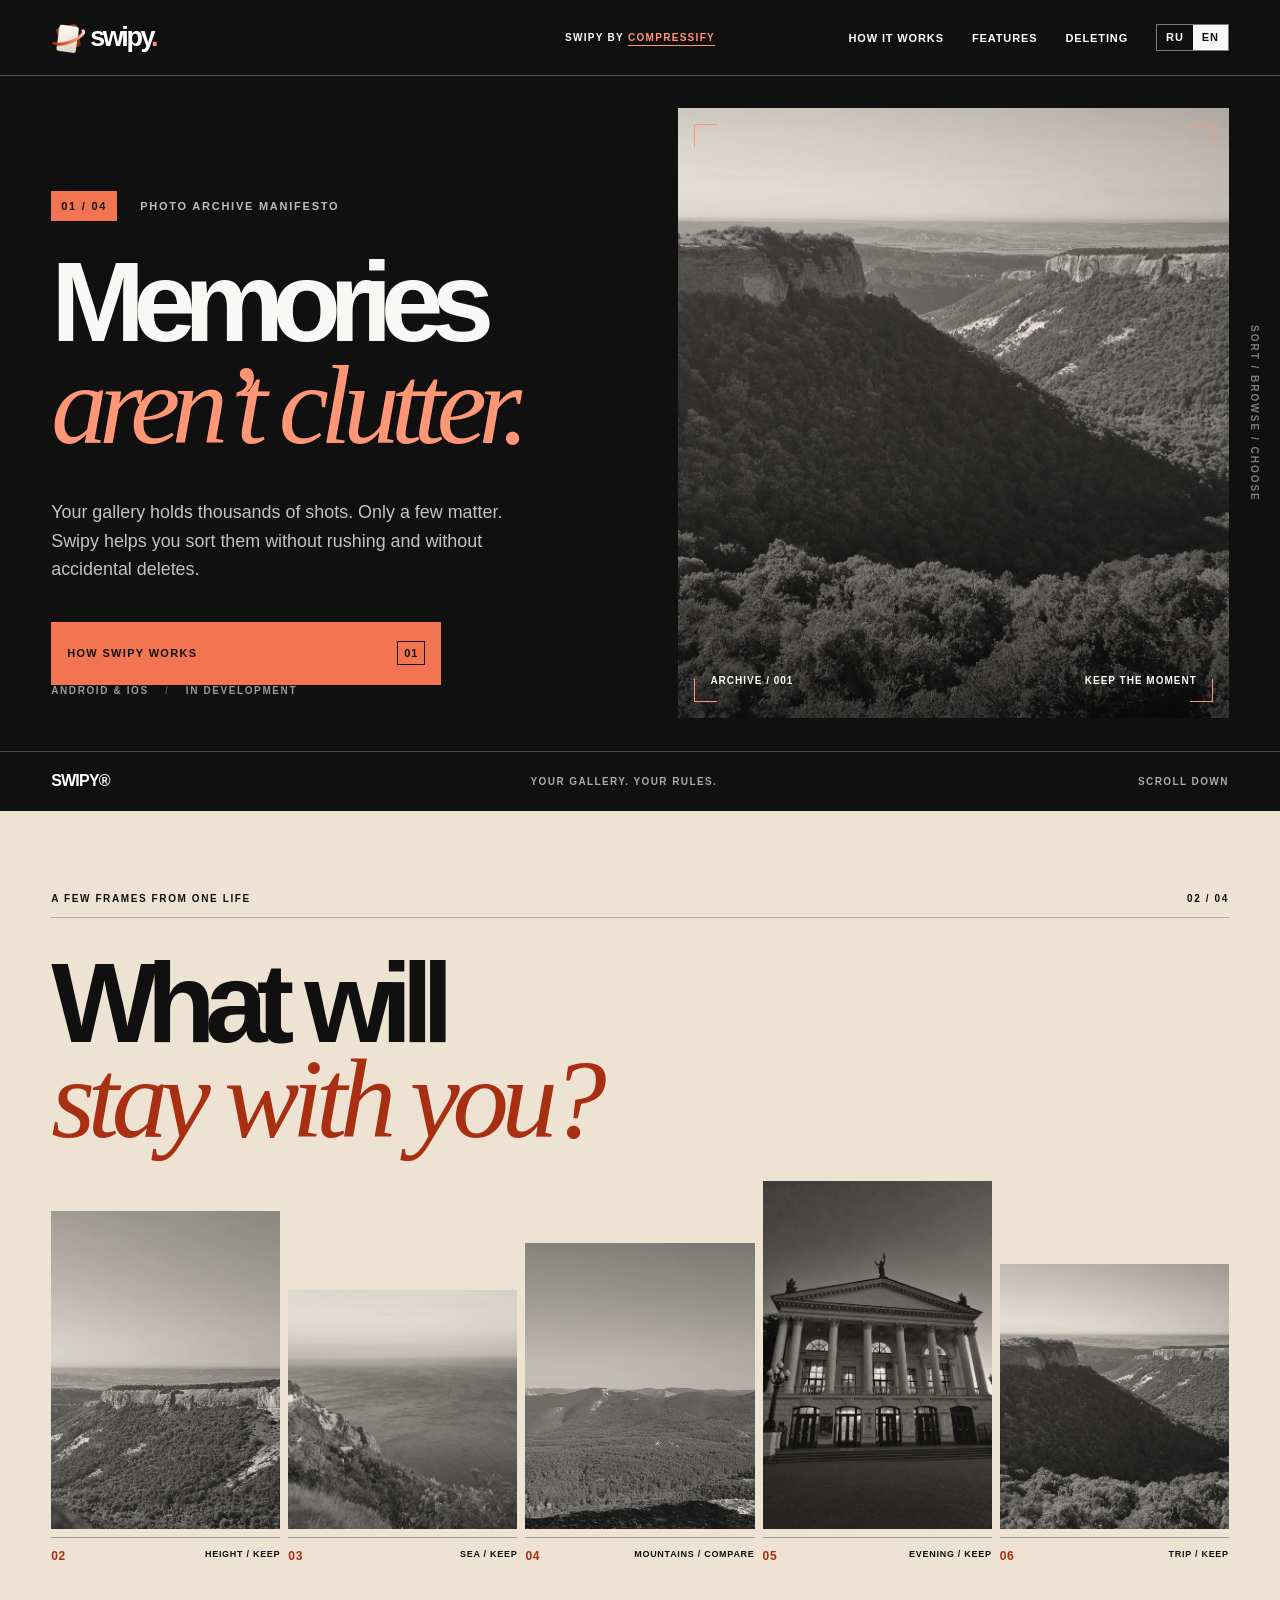
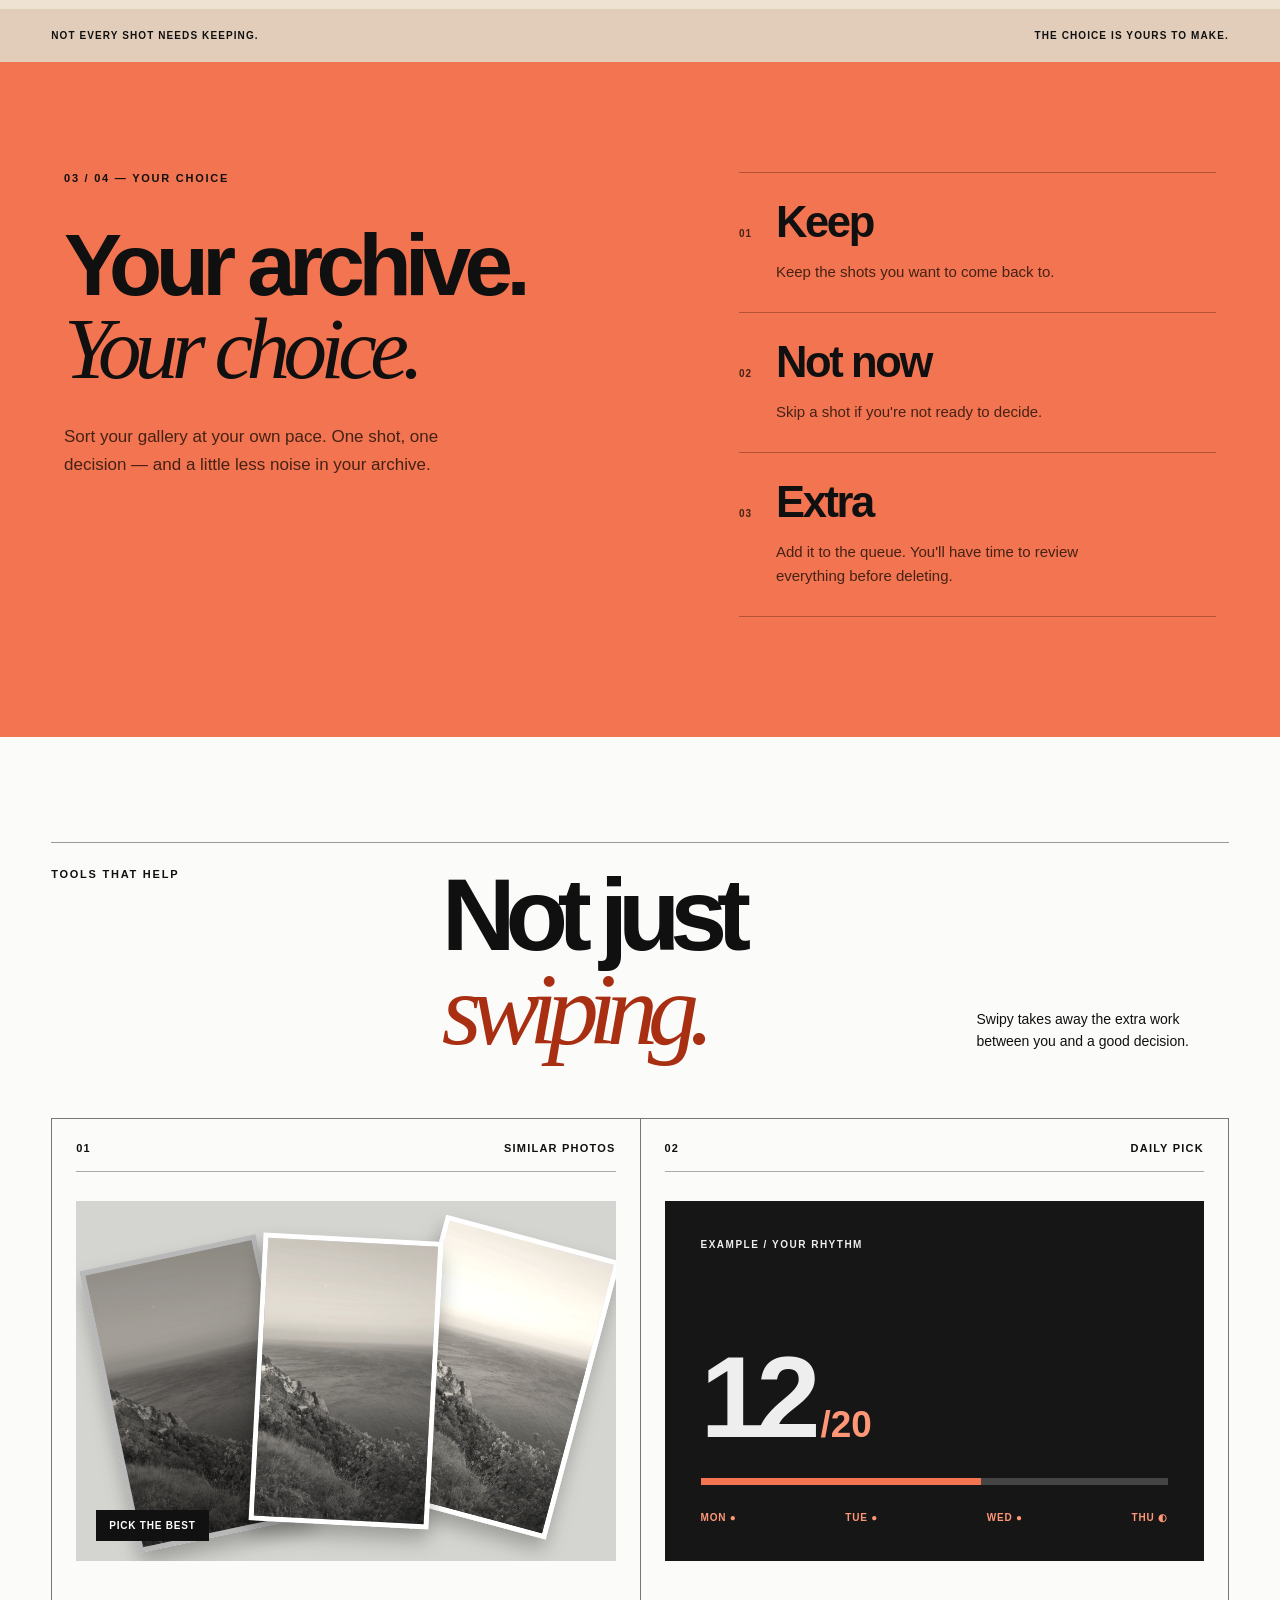
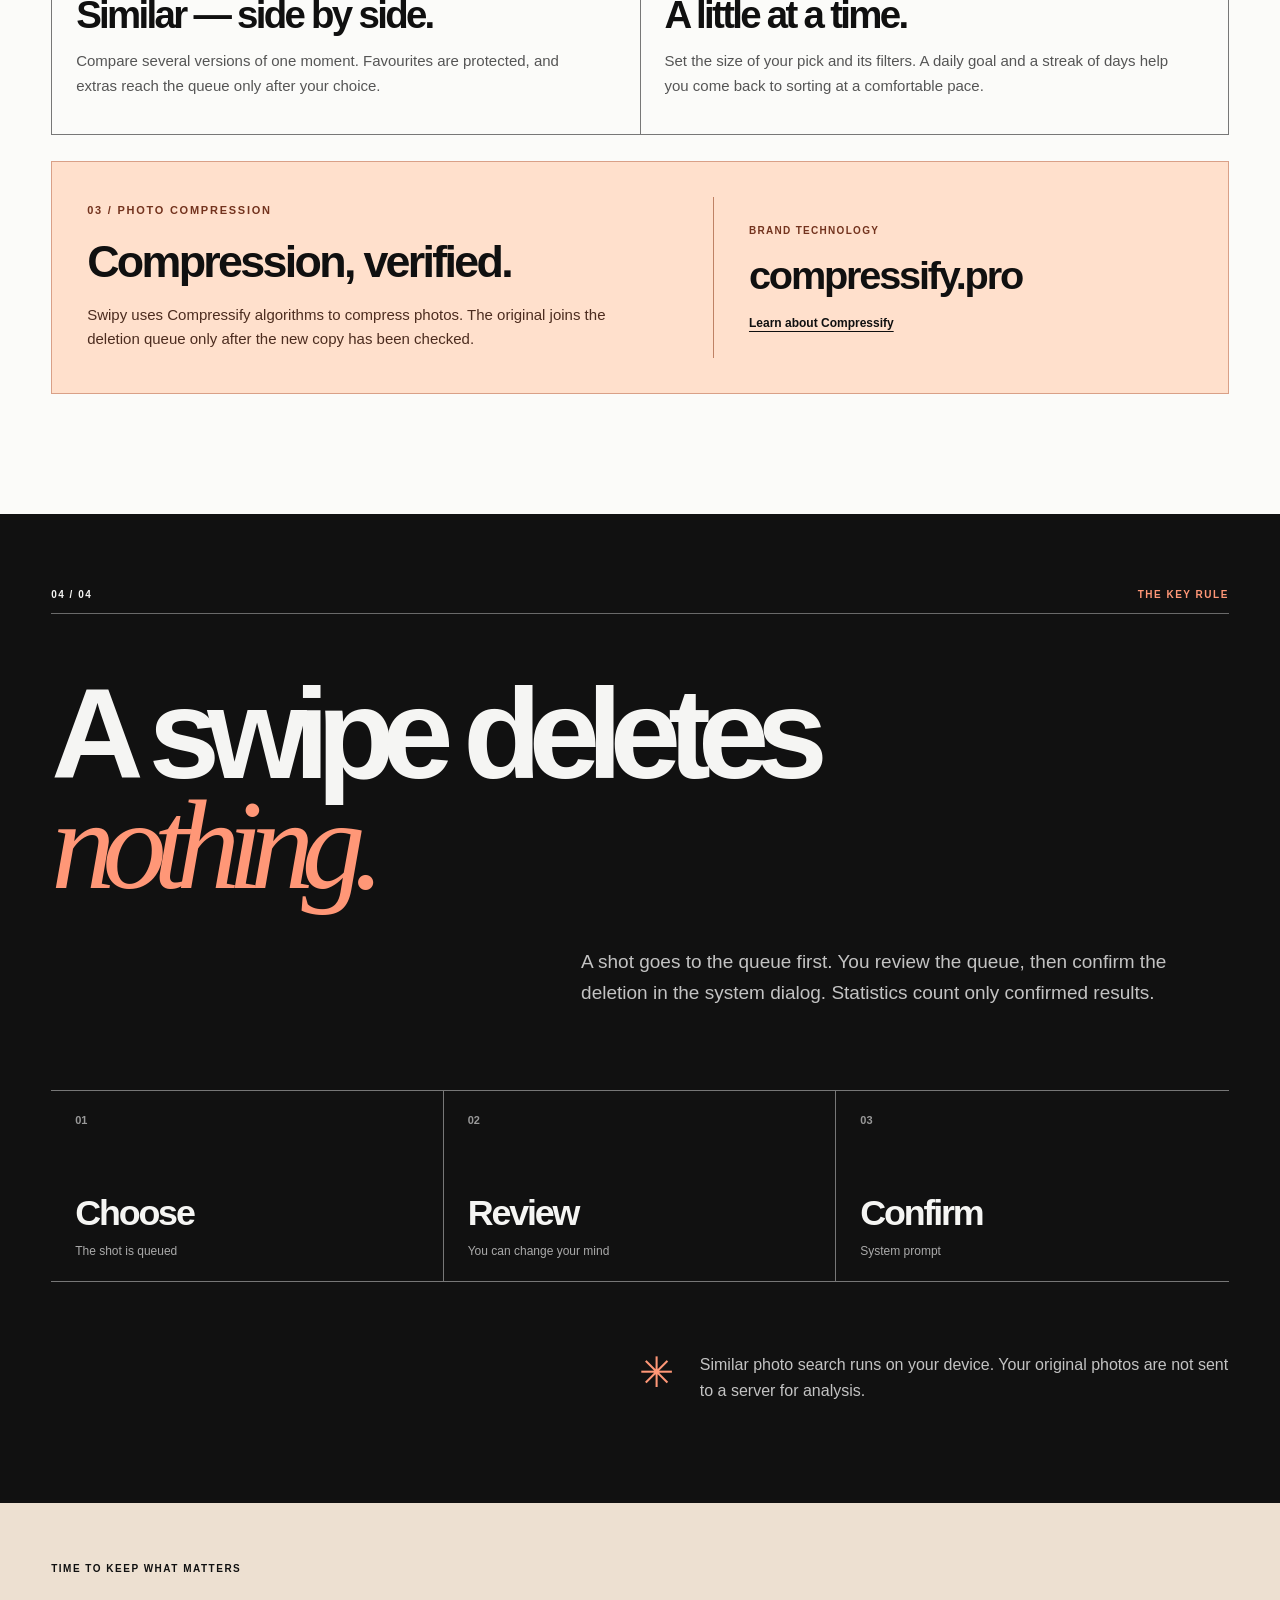
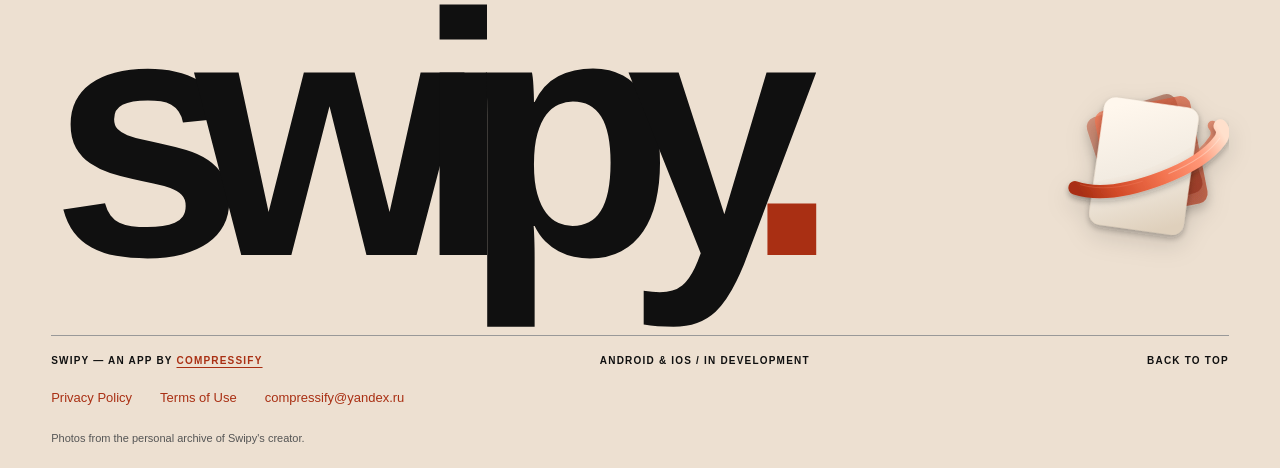
==== en/index.html @ 29fb1644 "Add Swipy landing site" ====
<!doctype html>
<html lang="en">
<head>
  <meta charset="utf-8">
  <meta name="viewport" content="width=device-width, initial-scale=1">
  <meta name="theme-color" content="#101010">
  <title>Swipy — Memories Aren't Clutter. Photo Cleanup Without Accidental Deletes</title>
  <meta name="description" content="Swipy is a calm way to sort your photo archive on Android and iOS. Pick the shots to keep, compare similar photos and review the queue before anything is deleted.">
  <meta name="robots" content="index, follow, max-image-preview:large">
  <link rel="canonical" href="https://swipy.compressify.pro/en/">
  <link rel="alternate" hreflang="ru" href="https://swipy.compressify.pro/">
  <link rel="alternate" hreflang="en" href="https://swipy.compressify.pro/en/">
  <link rel="alternate" hreflang="x-default" href="https://swipy.compressify.pro/en/">
  <meta property="og:type" content="website">
  <meta property="og:site_name" content="Swipy">
  <meta property="og:title" content="Swipy — Memories Aren't Clutter">
  <meta property="og:description" content="A calm way to sort your photo archive: pick the shots to keep, compare similar ones and review the queue before anything is deleted.">
  <meta property="og:url" content="https://swipy.compressify.pro/en/">
  <meta property="og:locale" content="en_US">
  <meta property="og:locale:alternate" content="ru_RU">
  <meta property="og:image" content="https://swipy.compressify.pro/assets/og-en.png">
  <meta property="og:image:type" content="image/png">
  <meta property="og:image:width" content="1200">
  <meta property="og:image:height" content="630">
  <meta property="og:image:alt" content="Swipy — memories aren't clutter. A canyon and forest in black and white.">
  <meta name="twitter:card" content="summary_large_image">
  <meta name="twitter:title" content="Swipy — Memories Aren't Clutter">
  <meta name="twitter:description" content="A calm way to sort your photo archive: pick the shots to keep, compare similar ones and review the queue before anything is deleted.">
  <meta name="twitter:image" content="https://swipy.compressify.pro/assets/og-en.png">
  <link rel="icon" type="image/svg+xml" href="../assets/swipy-avatar.svg?v=coral">
  <link rel="apple-touch-icon" href="../assets/apple-touch-icon.png">
  <link rel="preload" as="image" href="../assets/frames/canyon.webp?v=mono" type="image/webp">
  <link rel="stylesheet" href="../styles.css">
  <script type="application/ld+json">
  {
    "@context": "https://schema.org",
    "@type": "SoftwareApplication",
    "name": "Swipy",
    "description": "An app for calmly sorting your photo archive: browsing, similar photo search, a deletion queue you review first, and compression.",
    "url": "https://swipy.compressify.pro/en/",
    "image": "https://swipy.compressify.pro/assets/og-en.png",
    "applicationCategory": "MultimediaApplication",
    "operatingSystem": "Android, iOS",
    "inLanguage": ["en", "ru"],
    "publisher": { "@type": "Organization", "name": "Compressify", "url": "https://compressify.pro" }
  }
  </script>
</head>
<body>
  <a class="skip-link" href="#main">Skip to content</a>
  <header class="site-header" id="top">
    <a class="brand" href="#top" aria-label="Swipy — back to top"><img src="../assets/swipy-avatar.svg?v=coral" alt="" width="34" height="34"><span>swipy<span class="brand-period">.</span></span></a>
    <span class="header-center">SWIPY BY <a href="https://compressify.pro">COMPRESSIFY</a></span>
    <div class="header-right"><nav class="header-nav" aria-label="Navigation"><a href="#approach">How it works</a><a href="#story">Features</a><a href="#safety">Deleting</a></nav><div class="lang-switch" role="group" aria-label="Language"><a href="../" hreflang="ru" lang="ru" aria-label="Русская версия">RU</a><span aria-current="true" lang="en">EN</span></div></div>
  </header>

  <main id="main">
    <section class="hero" aria-labelledby="hero-title">
      <div class="hero-grid">
        <div class="hero-copy">
          <p class="eyebrow"><span class="eyebrow-index">01 / 04</span> PHOTO ARCHIVE MANIFESTO</p>
          <h1 id="hero-title">Memories<br><span>aren’t clutter.</span></h1>
          <p class="hero-intro">Your gallery holds thousands of shots. Only a few matter. Swipy helps you sort them without rushing and without accidental deletes.</p>
          <a class="hero-link" href="#approach"><span>HOW SWIPY WORKS</span><span class="link-marker" aria-hidden="true">01</span></a>
          <p class="hero-availability">ANDROID & IOS <span aria-hidden="true">/</span> IN DEVELOPMENT</p>
        </div>
        <div class="hero-image-wrap">
          <img class="hero-image" fetchpriority="high" src="../assets/frames/canyon.webp?v=mono" alt="A canyon and forest from a personal photo archive">
          <span class="image-corner corner-tl" aria-hidden="true"></span><span class="image-corner corner-tr" aria-hidden="true"></span><span class="image-corner corner-bl" aria-hidden="true"></span><span class="image-corner corner-br" aria-hidden="true"></span>
          <div class="hero-image-caption"><span>ARCHIVE / 001</span><span>KEEP THE MOMENT</span></div>
        </div>
        <div class="hero-side" aria-hidden="true">SORT / BROWSE / CHOOSE</div>
      </div>
      <div class="hero-bottom"><span>SWIPY®</span><span>YOUR GALLERY. YOUR RULES.</span><span>SCROLL DOWN</span></div>
    </section>

    <section class="contact-section" aria-labelledby="contact-title">
      <div class="section-rail"><span>A FEW FRAMES FROM ONE LIFE</span><span>02 / 04</span></div>
      <h2 class="contact-title" id="contact-title">What will<br><em>stay with you?</em></h2>
      <div class="contact-strip" aria-label="Sample photos">
        <figure class="contact-frame frame-a"><img loading="lazy" src="../assets/frames/cliff.webp?v=mono" alt="A valley view beside a cliff"><figcaption><b>02</b><span>HEIGHT / KEEP</span></figcaption></figure>
        <figure class="contact-frame frame-b"><img loading="lazy" src="../assets/frames/coast.webp?v=mono" alt="The sea and the moon at sunset"><figcaption><b>03</b><span>SEA / KEEP</span></figcaption></figure>
        <figure class="contact-frame frame-c"><img loading="lazy" src="../assets/frames/ridge.webp?v=mono" alt="A panorama of mountains and forest"><figcaption><b>04</b><span>MOUNTAINS / COMPARE</span></figcaption></figure>
        <figure class="contact-frame frame-d"><img loading="lazy" src="../assets/frames/theater.webp?v=mono-empty" alt="A theatre building in the evening"><figcaption><b>05</b><span>EVENING / KEEP</span></figcaption></figure>
        <figure class="contact-frame frame-e"><img loading="lazy" src="../assets/frames/canyon.webp?v=mono" alt="A canyon and green forest"><figcaption><b>06</b><span>TRIP / KEEP</span></figcaption></figure>
      </div>
      <div class="contact-end"><span>NOT EVERY SHOT NEEDS KEEPING.</span><span>THE CHOICE IS YOURS TO MAKE.</span></div>
    </section>

    <section class="approach-section" id="approach" aria-labelledby="approach-title">
      <div class="approach-intro">
        <p class="chapter-label">03 / 04 — YOUR CHOICE</p>
        <h2 id="approach-title">Your archive.<br><em>Your choice.</em></h2>
        <p>Sort your gallery at your own pace. One shot, one decision — and a little less noise in your archive.</p>
      </div>
      <dl class="approach-decisions">
        <div><dt><span aria-hidden="true">01</span>Keep</dt><dd>Keep the shots you want to come back to.</dd></div>
        <div><dt><span aria-hidden="true">02</span>Not now</dt><dd>Skip a shot if you're not ready to decide.</dd></div>
        <div><dt><span aria-hidden="true">03</span>Extra</dt><dd>Add it to the queue. You'll have time to review everything before deleting.</dd></div>
      </dl>
    </section>

    <section class="story-section" id="story" aria-labelledby="story-title">
      <div class="story-heading"><p class="chapter-label">TOOLS THAT HELP</p><h2 id="story-title">Not just<br><i>swiping.</i></h2><p>Swipy takes away the extra work between you and a good decision.</p></div>
      <div class="story-panels">
        <article class="story-panel panel-similar"><div class="panel-label"><span>01</span><span>SIMILAR PHOTOS</span></div><div class="similar-visual" aria-hidden="true"><img loading="lazy" src="../assets/frames/coast.webp?v=mono" alt=""><img loading="lazy" src="../assets/frames/coast.webp?v=mono" alt=""><img loading="lazy" src="../assets/frames/coast.webp?v=mono" alt=""><span>PICK THE BEST</span></div><h3>Similar — side by side.</h3><p>Compare several versions of one moment. Favourites are protected, and extras reach the queue only after your choice.</p></article>
        <article class="story-panel panel-daily"><div class="panel-label"><span>02</span><span>DAILY PICK</span></div><div class="daily-visual" aria-hidden="true"><span class="daily-overline">EXAMPLE / YOUR RHYTHM</span><strong><span class="daily-current">12</span><span class="daily-goal">/20</span></strong><div class="daily-rule"><i></i></div><div class="daily-days"><span>MON ●</span><span>TUE ●</span><span>WED ●</span><span>THU ◐</span></div></div><h3>A little at a time.</h3><p>Set the size of your pick and its filters. A daily goal and a streak of days help you come back to sorting at a comfortable pace.</p></article>
      </div>
      <article class="compression-note" aria-labelledby="compression-title">
        <div>
          <p class="chapter-label">03 / PHOTO COMPRESSION</p>
          <h3 id="compression-title">Compression, verified.</h3>
          <p class="compression-copy">Swipy uses Compressify algorithms to compress photos. The original joins the deletion queue only after the new copy has been checked.</p>
        </div>
        <a class="compressify-link" href="https://compressify.pro"><span>BRAND TECHNOLOGY</span><strong>compressify.pro</strong><span>Learn about Compressify</span></a>
      </article>
    </section>

    <section class="safety-section" id="safety" aria-labelledby="safety-title"><div class="safety-top"><span>04 / 04</span><span>THE KEY RULE</span></div><h2 id="safety-title">A swipe deletes<br><em>nothing.</em></h2><p class="safety-intro">A shot goes to the queue first. You review the queue, then confirm the deletion in the system dialog. Statistics count only confirmed results.</p><div class="safety-flow" aria-label="Deletion steps"><div><b>01</b><strong>Choose</strong><span>The shot is queued</span></div><div><b>02</b><strong>Review</strong><span>You can change your mind</span></div><div><b>03</b><strong>Confirm</strong><span>System prompt</span></div></div><div class="privacy-note"><span aria-hidden="true">✳</span><p>Similar photo search runs on your device. Your original photos are not sent to a server for analysis.</p></div></section>
  </main>

  <footer class="site-footer">
    <div class="footer-top"><div><span>TIME TO KEEP WHAT MATTERS</span><h2>swipy<span>.</span></h2></div><img src="../assets/swipy-avatar.svg?v=coral" alt="Swipy logo" width="160" height="160"></div>
    <div class="footer-bottom"><span>SWIPY — AN APP BY <a href="https://compressify.pro">COMPRESSIFY</a></span><span>ANDROID & IOS / IN DEVELOPMENT</span><a href="#top">BACK TO TOP</a></div>
    <nav class="legal-links" aria-label="Documents and support"><a href="privacy">Privacy Policy</a><a href="terms">Terms of Use</a><a href="mailto:compressify@yandex.ru">compressify@yandex.ru</a></nav>
    <p class="photo-credit">Photos from the personal archive of Swipy's creator.</p>
  </footer>
</body>
</html>
---- styles.css ----
:root{--black:#101010;--near:#191919;--paper:#f2ebe1;--white:#f8f8f6;--gray:#a4a4a0;--line:#444;--accent:#f37450;--accent-light:#ff9777;--accent-ink:#a92f13;--accent-soft:#ffe0cc;scroll-behavior:smooth}
*{box-sizing:border-box}
html{scroll-padding-top:72px}
body{margin:0;background:var(--paper);color:var(--black);font-family:Arial,Helvetica,sans-serif;-webkit-font-smoothing:antialiased}
img{display:block;max-width:100%}
a{color:inherit;text-decoration:none}
button{font:inherit}
a:focus-visible,button:focus-visible{outline:2px solid currentColor;outline-offset:5px}
.skip-link{position:absolute;top:-60px;left:20px;z-index:100;background:#fff;color:#000;padding:12px 18px}.skip-link:focus{top:12px}
.site-header{height:76px;position:absolute;inset:0 0 auto;z-index:10;display:grid;grid-template-columns:1fr 1fr 1fr;align-items:center;padding:0 4vw;color:#fff;border-bottom:1px solid #ffffff45}
.brand{display:inline-flex;align-items:center;gap:5px;width:max-content;font-size:27px;font-weight:900;letter-spacing:-.09em;line-height:1}.brand img{object-fit:contain}.brand-period{color:#9d9d9d}
.header-center{justify-self:center;white-space:nowrap;font-size:10px;font-weight:700;letter-spacing:.13em}
.header-nav{display:flex;justify-content:flex-end;gap:28px;white-space:nowrap;font-size:11px;text-transform:uppercase;font-weight:800;letter-spacing:.08em}.header-nav a{transition:opacity .2s}.header-nav a:hover{opacity:.55}
.header-right{display:flex;justify-content:flex-end;align-items:center;gap:28px}
.lang-switch{display:inline-flex;border:1px solid #ffffff70;font-size:11px;font-weight:800;letter-spacing:.08em;line-height:1}.lang-switch>*{padding:7px 9px}.lang-switch [aria-current]{background:#f8f8f6;color:#101010}.lang-switch a{transition:color .2s}.lang-switch a:hover{color:var(--accent-light)}
.hero{min-height:770px;background:var(--black);color:var(--white);overflow:hidden;position:relative}
.hero:before{content:"";position:absolute;inset:0;background-image:linear-gradient(#ffffff0a 1px,transparent 1px),linear-gradient(90deg,#ffffff0a 1px,transparent 1px);background-size:68px 68px;opacity:.34;pointer-events:none}
.hero-grid{display:grid;grid-template-columns:53% 43% 4%;max-width:1650px;min-height:710px;margin:auto;padding-top:76px;position:relative}
.hero-copy{position:relative;z-index:2;display:flex;flex-direction:column;align-items:flex-start;padding:clamp(80px,9vw,145px) 4vw 55px}
.eyebrow,.chapter-label{font-size:11px;font-weight:800;letter-spacing:.16em;text-transform:uppercase}.eyebrow{display:flex;align-items:center;gap:23px;margin:0 0 31px;color:#bdbdbd}.eyebrow-index{color:#fff;border:1px solid #6b6b6b;padding:8px 9px}
.hero h1{margin:0;font-size:clamp(76px,8.8vw,148px);line-height:.9;letter-spacing:-.105em;font-weight:900;white-space:nowrap}.hero h1 span{font-family:Georgia,'Times New Roman',serif;font-weight:400;font-style:italic;letter-spacing:-.075em}
.hero-intro{font-size:clamp(16px,1.4vw,21px);line-height:1.6;color:#c2c2c2;max-width:490px;margin:42px 0 38px}
.hero-link{display:flex;align-items:center;justify-content:space-between;gap:30px;border-top:1px solid #999;border-bottom:1px solid #999;width:min(390px,100%);min-height:63px;font-size:11px;font-weight:900;letter-spacing:.12em;transition:background .25s,color .25s,padding .25s}.hero-link:hover{background:#eee;color:#111;padding:0 14px}.link-marker{font-size:11px;letter-spacing:.08em;border:1px solid currentColor;padding:5px 6px}.hero-availability{font-size:10px;font-weight:800;letter-spacing:.16em;color:#999;margin:auto 0 0}.hero-availability span{margin:0 12px;color:#555}
.hero-image-wrap{height:610px;align-self:center;position:relative;background:#333;margin-right:0;overflow:hidden}.hero-image{width:100%;height:100%;object-fit:cover;object-position:50% 62%;filter:none;transition:transform .9s cubic-bezier(.2,.7,.2,1)}.hero-image-wrap:hover .hero-image{transform:scale(1.055)}.hero-image-wrap:after{content:"";position:absolute;inset:0;background:linear-gradient(180deg,transparent 62%,#0009)}
.image-corner{position:absolute;z-index:2;width:23px;height:23px;border-color:#fff9;border-style:solid}.corner-tl{top:16px;left:16px;border-width:1px 0 0 1px}.corner-tr{top:16px;right:16px;border-width:1px 1px 0 0}.corner-bl{bottom:16px;left:16px;border-width:0 0 1px 1px}.corner-br{bottom:16px;right:16px;border-width:0 1px 1px 0}.hero-image-caption{position:absolute;z-index:2;inset:auto 32px 32px;display:flex;justify-content:space-between;gap:20px;font-size:10px;font-weight:800;letter-spacing:.1em}
.hero-side{writing-mode:vertical-rl;justify-self:center;align-self:center;font-size:10px;font-weight:800;letter-spacing:.2em;color:#7d7d7d}.hero-bottom{height:60px;border-top:1px solid #ffffff3b;position:relative;display:flex;align-items:center;justify-content:space-between;gap:20px;padding:0 4vw;font-size:10px;font-weight:800;letter-spacing:.14em;color:#aaa}.hero-bottom span:first-child{color:#fff;font-size:16px;letter-spacing:-.05em}
.contact-section{background:#e8e7e2;padding:82px 0 0;overflow:hidden}.section-rail{display:flex;justify-content:space-between;margin:0 4vw;padding:0 0 13px;border-bottom:1px solid #aaa;font-size:10px;font-weight:800;letter-spacing:.16em}.contact-title{margin:38px 4vw 35px;font-size:clamp(64px,8.8vw,132px);line-height:.84;letter-spacing:-.095em;font-weight:900}.contact-title em{font-family:Georgia,serif;font-weight:400;letter-spacing:-.065em}
.contact-strip{display:grid;grid-template-columns:repeat(5,minmax(0,1fr));align-items:end;gap:8px;padding:0 4vw 46px;min-width:0;overflow:visible}.contact-frame{margin:0;min-width:0;position:relative}.contact-frame img{width:100%;height:270px;object-fit:cover;filter:none;transition:filter .3s,transform .4s}.contact-frame:hover img{filter:contrast(1.05);transform:translateY(-7px)}.contact-frame figcaption{display:flex;justify-content:space-between;gap:10px;padding-top:11px;font-size:9px;font-weight:800;letter-spacing:.08em;border-top:1px solid #999;margin-top:8px}.contact-frame figcaption b{font-size:12px}.frame-a img{height:318px}.frame-b img{height:239px}.frame-c img{height:286px}.frame-d img{height:348px}.frame-e img{height:265px}.contact-end{display:flex;justify-content:space-between;gap:20px;background:#d4d3cd;padding:21px 4vw;font-size:10px;font-weight:800;letter-spacing:.11em}.story-heading h2,.safety-section h2{margin:0;font-size:clamp(62px,7.6vw,118px);line-height:.92;font-weight:900;letter-spacing:-.1em}
.story-section{background:#fbfbf9;padding:105px 4vw 120px}.story-heading{display:grid;grid-template-columns:1fr 1.4fr .7fr;align-items:end;gap:30px;border-top:1px solid #999;padding:25px 0 60px}.story-heading .chapter-label{align-self:start;margin:0}.story-heading h2{font-size:clamp(68px,8vw,125px)}.story-heading h2 i{font-family:Georgia,serif;font-weight:400}.story-heading>p:last-child{font-size:14px;line-height:1.55;max-width:230px;margin:0 0 5px}.story-panels{display:grid;grid-template-columns:1fr 1fr;gap:1px;background:#777;border:1px solid #777}.story-panel{background:#fbfbf9;padding:23px 24px 36px;min-width:0}.panel-label{display:flex;justify-content:space-between;font-size:11px;font-weight:800;letter-spacing:.11em;border-bottom:1px solid #aaa;padding-bottom:17px}.similar-visual,.daily-visual{height:360px;margin:29px 0 35px;position:relative;overflow:hidden}.similar-visual{display:flex;justify-content:center;align-items:center;background:#d4d4d0}.similar-visual img{height:80%;width:34%;object-fit:cover;border:5px solid #fff;box-shadow:0 11px 20px #0004}.similar-visual img:first-child{transform:rotate(-12deg) translate(28px,19px);filter:brightness(.72)}.similar-visual img:nth-child(2){z-index:1;transform:rotate(3deg)}.similar-visual img:nth-child(3){transform:rotate(15deg) translate(-30px,4px);filter:brightness(1.2)}.similar-visual span{position:absolute;bottom:20px;left:20px;z-index:2;background:#111;color:#fff;padding:10px 13px;font-size:10px;font-weight:800;letter-spacing:.08em}.daily-visual{background:#161616;color:#eee;padding:38px 36px;display:flex;flex-direction:column}.daily-overline{font-size:10px;font-weight:800;letter-spacing:.15em}.daily-visual strong{display:block;font-size:clamp(80px,11vw,165px);line-height:1;letter-spacing:-.1em;margin:auto 0 0}.daily-visual strong span{font-size:.25em;letter-spacing:-.06em;color:#aaa}.daily-rule{height:7px;background:#444;margin:22px 0 27px}.daily-rule i{display:block;width:60%;height:100%;background:#f1f1f1}.daily-days{display:flex;justify-content:space-between;gap:8px;font-size:10px;font-weight:800;letter-spacing:.08em;color:#aaa}.story-panel h3{font-size:clamp(29px,3vw,47px);letter-spacing:-.07em;line-height:1;margin:0 0 15px}.story-panel p{font-size:15px;color:#555;line-height:1.65;max-width:520px;margin:0}
.safety-section{background:#111;color:#f5f5f3;padding:75px 4vw 100px}.safety-top{display:flex;justify-content:space-between;border-bottom:1px solid #6a6a6a;padding-bottom:13px;margin-bottom:65px;font-size:10px;font-weight:800;letter-spacing:.15em}.safety-section h2{font-size:clamp(74px,10vw,166px);line-height:.86}.safety-section h2 em{font-family:Georgia,serif;font-weight:400}.safety-intro{margin:47px 0 82px 45%;max-width:590px;color:#c3c3c3;font-size:19px;line-height:1.6}.safety-flow{display:grid;grid-template-columns:repeat(3,1fr);border-top:1px solid #777;border-bottom:1px solid #777}.safety-flow>div{display:flex;flex-direction:column;min-height:190px;padding:23px 24px;border-right:1px solid #777}.safety-flow>div:last-child{border-right:0}.safety-flow b{font-size:11px;color:#999}.safety-flow strong{font-size:clamp(22px,2.8vw,42px);letter-spacing:-.06em;margin:auto 0 10px}.safety-flow span{font-size:12px;color:#aaa}.privacy-note{display:flex;align-items:flex-start;gap:26px;margin:70px 0 0 auto;max-width:590px}.privacy-note>span{font-size:42px;line-height:1}.privacy-note p{font-size:16px;line-height:1.6;color:#c3c3c3;margin:0}
.site-footer{background:#e4e3df;padding:55px 4vw 22px;overflow:hidden}.footer-top{display:flex;align-items:end;justify-content:space-between;gap:25px}.footer-top>div>span{font-size:10px;font-weight:800;letter-spacing:.15em}.footer-top h2{font-size:clamp(150px,27vw,470px);letter-spacing:-.14em;line-height:.75;margin:30px 0 0;font-weight:900}.footer-top h2 span{color:#999}.footer-top img{width:clamp(80px,13vw,170px);height:auto;margin-bottom:20px;filter:drop-shadow(0 9px 12px #0002)}.footer-bottom{border-top:1px solid #999;margin-top:70px;padding-top:19px;display:flex;justify-content:space-between;gap:25px;font-size:10px;font-weight:800;letter-spacing:.12em}.footer-bottom a:hover{text-decoration:underline}
@media(max-width:1050px){.header-center{display:none}.site-header{grid-template-columns:1fr 1fr}.hero-grid{grid-template-columns:55% 41% 4%}.hero h1{font-size:clamp(70px,8.2vw,110px)}.story-heading{grid-template-columns:.7fr 1.5fr .8fr}}
@media(max-width:760px){html{scroll-padding-top:60px}.site-header{height:64px;padding:0 5vw}.header-nav{gap:16px;font-size:10px}.header-nav a:last-child{display:none}.brand{font-size:25px}.hero{min-height:0}.hero-grid{display:flex;flex-direction:column;min-height:0;padding-top:64px}.hero-copy{padding:72px 5vw 55px}.eyebrow{font-size:9px;margin-bottom:28px}.hero h1{font-size:clamp(66px,12.8vw,100px)}.hero-intro{font-size:17px;margin:30px 0}.hero-availability{margin-top:42px}.hero-image-wrap{width:90%;height:clamp(370px,90vw,580px);margin:0 5vw 55px}.hero-side{display:none}.hero-bottom{padding:0 5vw}.hero-bottom span:nth-child(2){display:none}.contact-section{padding-top:55px}.section-rail{margin:0 5vw}.contact-title{margin:35px 5vw;font-size:clamp(60px,12vw,95px)}.contact-strip{padding:0 5vw 37px}.contact-frame{flex-basis:54%;min-width:210px}.contact-end{padding:20px 5vw;display:block;line-height:1.7}.contact-end span+span{display:none}.story-section{padding:75px 5vw 90px}.story-heading{grid-template-columns:1fr 1fr;align-items:start;gap:20px}.story-heading h2{grid-column:1 / -1;grid-row:2}.story-heading>p:last-child{grid-column:2;grid-row:1;font-size:12px}.story-panels{grid-template-columns:1fr}.similar-visual,.daily-visual{height:340px}.safety-section{padding:65px 5vw 85px}.safety-top{margin-bottom:48px}.safety-section h2{font-size:clamp(65px,11vw,100px)}.safety-intro{margin:34px 0 55px;max-width:580px;font-size:17px}.safety-flow>div{min-height:160px;padding:19px 14px}.safety-flow strong{font-size:24px}.privacy-note{margin-top:45px}.site-footer{padding:55px 5vw 22px}.footer-top h2{font-size:clamp(140px,26vw,270px)}.footer-bottom{flex-wrap:wrap;line-height:1.5}}
@media(max-width:480px){.header-nav a:nth-child(2){display:none}.hero-copy{padding-top:65px}.hero h1{font-size:clamp(62px,14vw,78px)}.hero-intro{font-size:16px}.hero-image-wrap{height:390px}.hero-bottom{height:54px}.contact-title{font-size:65px}.contact-frame{flex-basis:70%}.story-heading h2{font-size:74px}.similar-visual,.daily-visual{height:290px}.similar-visual img{height:72%}.daily-visual{padding:24px}.safety-section h2{font-size:clamp(58px,14vw,72px)}.safety-flow{display:block}.safety-flow>div{min-height:94px;border-right:0;border-bottom:1px solid #777;padding:14px 0;display:grid;grid-template-columns:50px 1fr;align-items:center}.safety-flow>div:last-child{border-bottom:0}.safety-flow b{grid-row:1 / 3}.safety-flow strong{margin:0;font-size:26px}.safety-flow span{font-size:11px}.privacy-note{gap:15px}.privacy-note p{font-size:14px}.footer-top h2{font-size:29vw}.footer-top img{width:75px}.footer-bottom span:nth-child(2){display:none}}
@media(prefers-reduced-motion:reduce){:root{scroll-behavior:auto}*,*:before,*:after{animation-duration:.01ms!important;transition-duration:.01ms!important}}

.photo-credit{margin:22px 0 0;color:#555;font-size:11px;line-height:1.5}.photo-credit a{text-decoration:underline;text-underline-offset:2px}
.daily-visual strong{display:flex;align-items:baseline;gap:8px;white-space:nowrap;font-size:clamp(70px,9vw,130px);letter-spacing:0}
.daily-visual strong .daily-current{font-size:1em;letter-spacing:-.07em;color:#eee}
.daily-visual strong .daily-goal{font-size:.32em;letter-spacing:0;color:#aaa}

/* The small-screen edition has its own cover and contact sheet. */
@media(max-width:760px){
  .header-nav a:not(:first-child){display:none}
  .hero-grid{display:block;min-height:820px;position:relative;padding-top:64px}
  .hero-image-wrap{position:absolute;top:64px;left:0;right:0;width:100%;height:510px;margin:0;opacity:.92}
  .hero-image{object-position:44% center}
  .hero-image-wrap:after{background:linear-gradient(180deg,#10101000 20%,#10101044 55%,#101010 100%)}
  .hero-image-caption{display:none}
  .hero-copy{display:block;position:relative;z-index:3;padding:430px 6vw 52px;min-height:820px}
  .hero h1{font-size:clamp(61px,11.5vw,86px);line-height:.9;white-space:normal}
  .eyebrow{margin-bottom:25px}
  .hero-intro{max-width:510px;margin:28px 0 29px;color:#e5e5e5}
  .hero-link{width:min(390px,100%)}
  .hero-availability{margin-top:32px}
  .hero-bottom{display:none}

  .contact-strip{grid-template-columns:repeat(2,minmax(0,1fr));align-items:start;gap:12px;padding:0 5vw 34px;overflow:visible}
  .contact-frame{min-width:0;flex-basis:auto}
  .contact-frame img,.frame-b img,.frame-c img,.frame-d img,.frame-e img{height:clamp(190px,45vw,280px)}
  .frame-a{grid-column:1/-1}
  .frame-a img{height:clamp(260px,57vw,410px)}
  .contact-frame figcaption{font-size:9px;line-height:1.3;flex-wrap:wrap}

  .story-heading{display:block;padding-bottom:45px}
  .story-heading h2{font-size:clamp(70px,12vw,100px);margin:30px 0}
  .story-heading>p:last-child{max-width:380px;font-size:14px}
  .story-panels{display:block;background:transparent;border:0}
  .story-panel{border-top:1px solid #999;padding:22px 0 48px}
  .similar-visual,.daily-visual{margin:26px 0 29px}

  .safety-section h2{line-height:.92}
  .footer-top h2{font-size:clamp(132px,25vw,260px)}
}
@media(max-width:480px){
  .hero-grid{min-height:770px}
  .hero-image-wrap{height:450px}
  .hero-copy{padding:350px 6vw 43px;min-height:770px}
  .hero h1{font-size:clamp(58px,13.2vw,74px)}
  .hero-intro{font-size:15px;line-height:1.55}
  .hero-link{font-size:10px;min-height:56px}
  .hero-availability{font-size:9px}
  .contact-title{font-size:clamp(47px,11.4vw,59px)}
  .contact-frame img,.frame-b img,.frame-c img,.frame-d img,.frame-e img{height:185px}
  .frame-a img{height:260px}
  .contact-frame figcaption{display:block;min-height:38px}
  .contact-frame figcaption b{display:inline-block;margin-right:8px}
  .story-heading h2{font-size:clamp(68px,17vw,82px)}
  .safety-section h2{font-size:clamp(50px,11.8vw,66px);letter-spacing:-.09em}
  .footer-top h2{font-size:26vw}
  .photo-credit{font-size:10px}
}

.approach-section{display:grid;grid-template-columns:1.2fr 1fr;gap:8vw;background:var(--paper);padding:110px 5vw 120px}
.approach-intro .chapter-label{margin:0 0 40px}
.approach-intro h2{margin:0;font-size:clamp(52px,6.8vw,102px);line-height:.95;letter-spacing:-.075em}
.approach-intro h2 em{font-family:Georgia,serif;font-weight:400}
.approach-intro>p:last-child{max-width:430px;margin:32px 0 0;font-size:17px;line-height:1.65;color:#555}
.approach-decisions{margin:0;align-self:center;min-width:0}
.approach-decisions>div{padding:25px 0 28px;border-top:1px solid #aaa}
.approach-decisions>div:last-child{border-bottom:1px solid #aaa}
.approach-decisions dt{display:flex;align-items:baseline;gap:24px;font-size:clamp(28px,3.4vw,48px);font-weight:800;letter-spacing:-.055em}
.approach-decisions dt span{font-size:10px;letter-spacing:.1em;color:#777}
.approach-decisions dd{margin:13px 0 0 37px;max-width:330px;font-size:15px;line-height:1.6;color:#555}
@media(max-width:760px){.approach-section{grid-template-columns:1fr;gap:42px;padding:75px 5vw 80px}.approach-intro .chapter-label{margin-bottom:28px}.approach-intro h2{font-size:clamp(46px,8.6vw,65px)}.approach-intro>p:last-child{margin-top:24px;font-size:16px}.approach-decisions dt{font-size:36px}.approach-decisions>div{padding:22px 0 25px}}
@media(max-width:480px){.approach-intro h2{font-size:clamp(39px,10vw,48px)}.approach-decisions dt{font-size:32px}}

/* Warm accents give the photo archive a distinct rhythm between light and dark sections. */
::selection{background:var(--accent);color:var(--black)}
.brand-period,.header-center a,.hero h1 span{color:var(--accent-light)}
.header-center a{text-decoration:underline;text-underline-offset:4px}
.header-nav a:hover{opacity:1;color:var(--accent-light)}
.eyebrow-index{background:var(--accent);border-color:var(--accent);color:var(--black)}
.hero-link{background:var(--accent);border-color:var(--accent);color:var(--black);padding:0 16px}
.hero-link:hover{background:var(--accent-soft);border-color:var(--accent-soft);padding:0 16px}
.image-corner{border-color:var(--accent-light)}
.contact-section{background:#eee2d2}
.contact-title em,.story-heading h2 i{color:var(--accent-ink)}
.contact-frame figcaption b{color:var(--accent-ink)}
.contact-end{background:#e1cdb9}
.approach-section{background:var(--accent)}
.approach-intro>p:last-child,.approach-decisions dd{color:#442215}
.approach-decisions>div,.approach-decisions>div:last-child{border-color:#75351f80}
.approach-decisions dt span{color:#442215}
.daily-rule i{background:var(--accent)}
.daily-visual strong .daily-goal,.daily-days,.safety-section h2 em,.privacy-note>span{color:var(--accent-light)}
.safety-top span:last-child{color:var(--accent-light)}
.site-footer{background:#ede0d1}
.footer-top h2 span{color:var(--accent-ink)}
.footer-bottom>span a{color:var(--accent-ink);text-decoration:underline;text-underline-offset:3px}
.compression-note{margin-top:26px;padding:35px;display:grid;grid-template-columns:1.2fr 1fr;align-items:center;gap:50px;background:var(--accent-soft);border:1px solid #d9a087}
.compression-note .chapter-label{margin:0 0 22px;color:#73331e}
.compression-note h3{margin:0;font-size:clamp(30px,3.5vw,50px);line-height:1.05;letter-spacing:-.06em}
.compression-copy{max-width:570px;margin:18px 0 0;font-size:15px;line-height:1.65;color:#4c2c1f}
.compressify-link{display:flex;flex-direction:column;gap:18px;padding:28px 0 28px 35px;border-left:1px solid #bf8265;min-width:0}
.compressify-link span:first-child{font-size:10px;font-weight:800;letter-spacing:.13em;color:#73331e}
.compressify-link strong{font-size:clamp(26px,3.1vw,47px);letter-spacing:-.055em;font-weight:900;line-height:1.1;overflow-wrap:anywhere}
.compressify-link span:last-child{font-size:12px;font-weight:700;text-decoration:underline;text-underline-offset:4px}
.compressify-link:hover strong{color:var(--accent-ink)}
@media(max-width:760px){.compression-note{grid-template-columns:1fr;gap:26px;padding:28px 24px;margin-top:0}.compressify-link{padding:25px 0 0;border-left:0;border-top:1px solid #bf8265;gap:15px}.compressify-link strong{font-size:clamp(29px,6vw,44px)}}
@media(max-width:480px){.compression-note{padding:25px 20px}.compression-copy{font-size:14px}.footer-bottom>span:first-child{max-width:230px}}
.legal-links{display:flex;flex-wrap:wrap;gap:14px 28px;padding:22px 0 0;font-size:13px;line-height:1.5}.legal-links a{color:var(--accent-ink);text-underline-offset:3px;overflow-wrap:anywhere}.legal-links a:focus-visible{outline:2px solid var(--accent-ink);outline-offset:4px}

/* Frame the supplied photographs without changing their pixels. */
.frame-a img{object-position:78% center}.frame-c img{object-position:63% center}.frame-d img{object-position:center 47%}
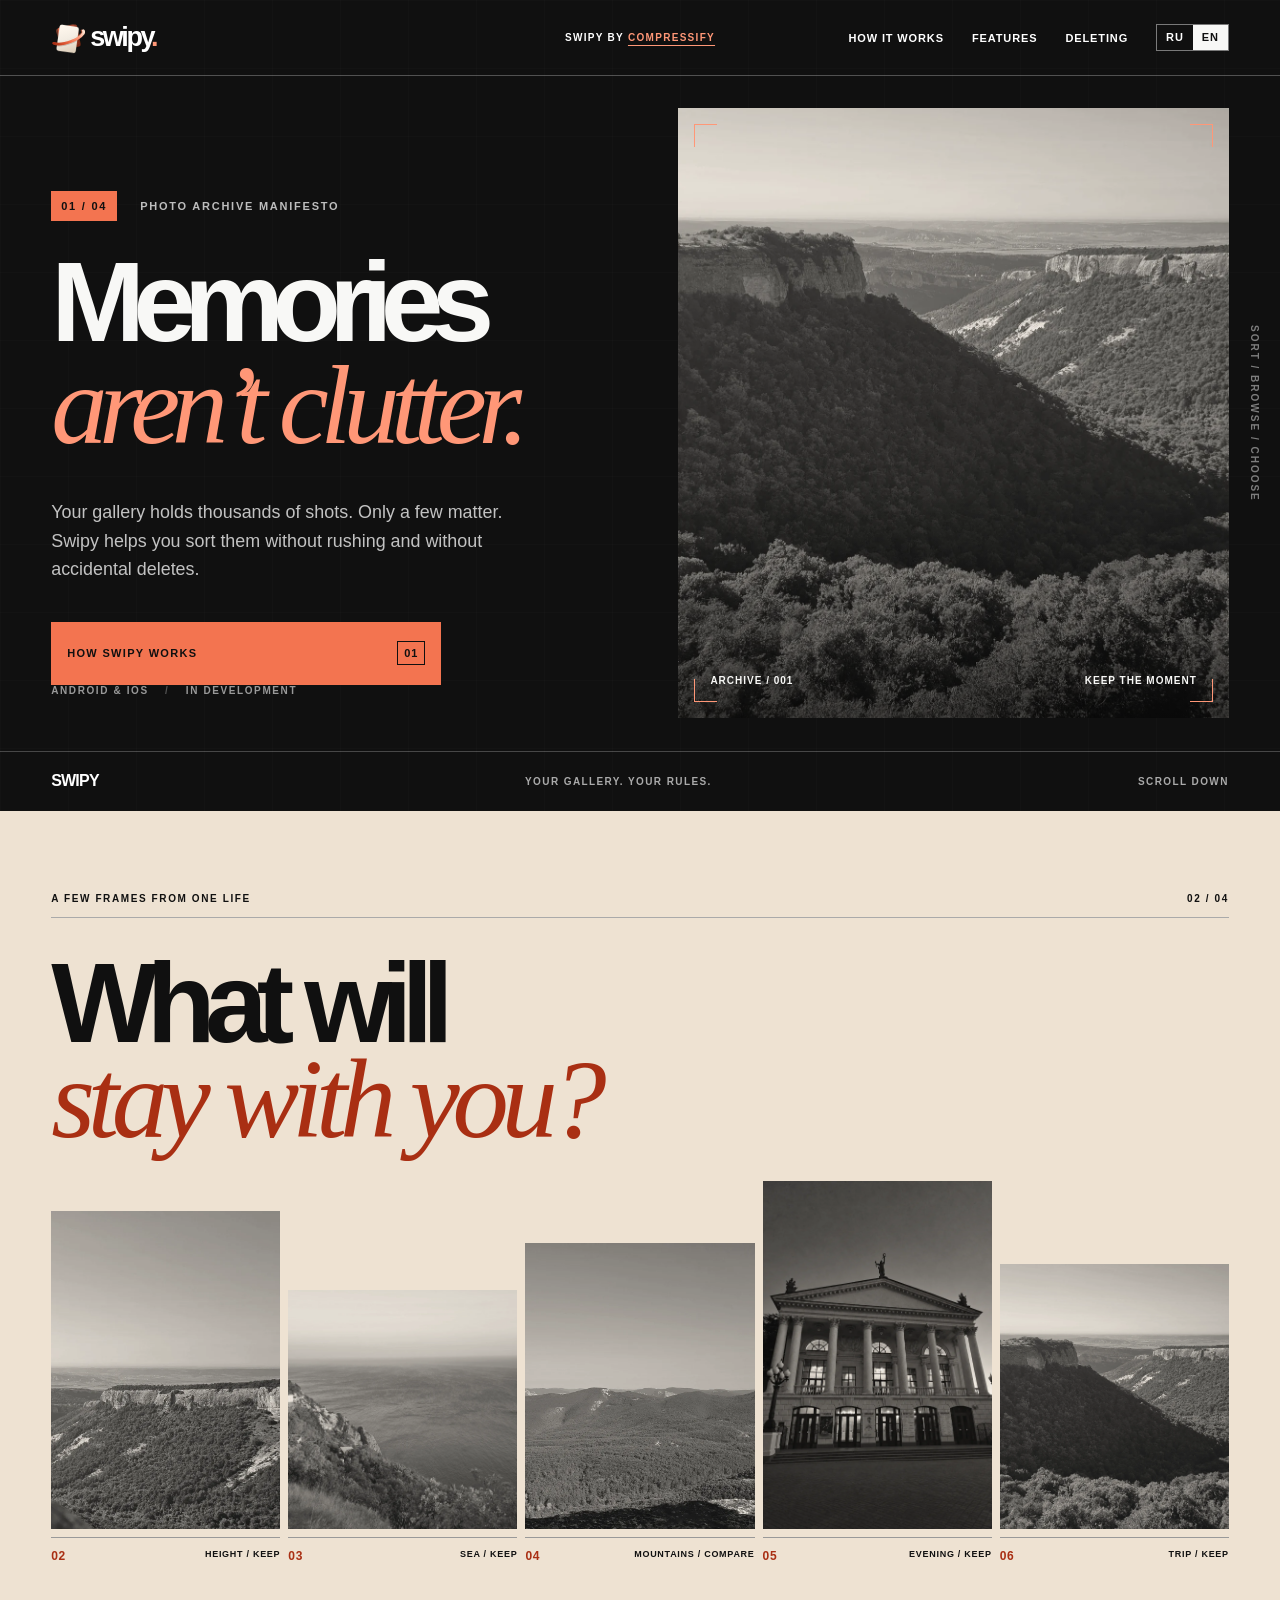
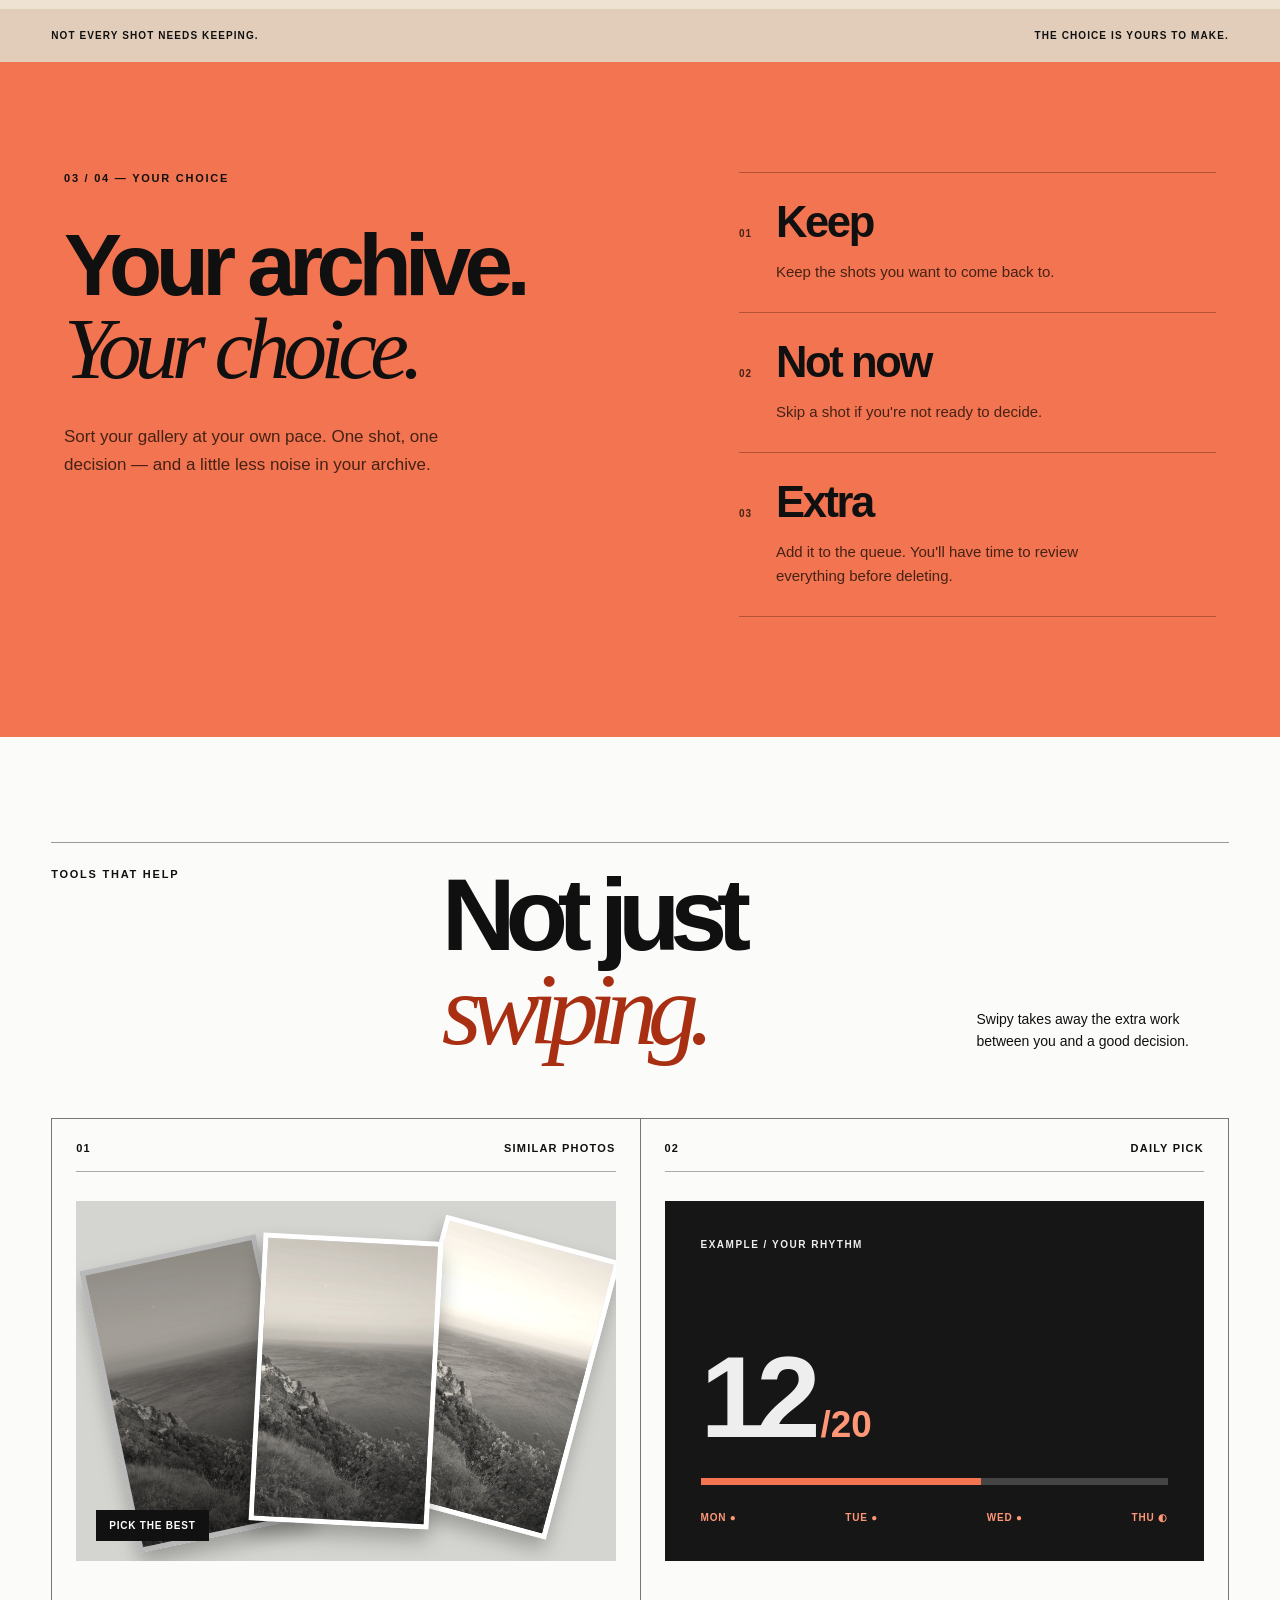
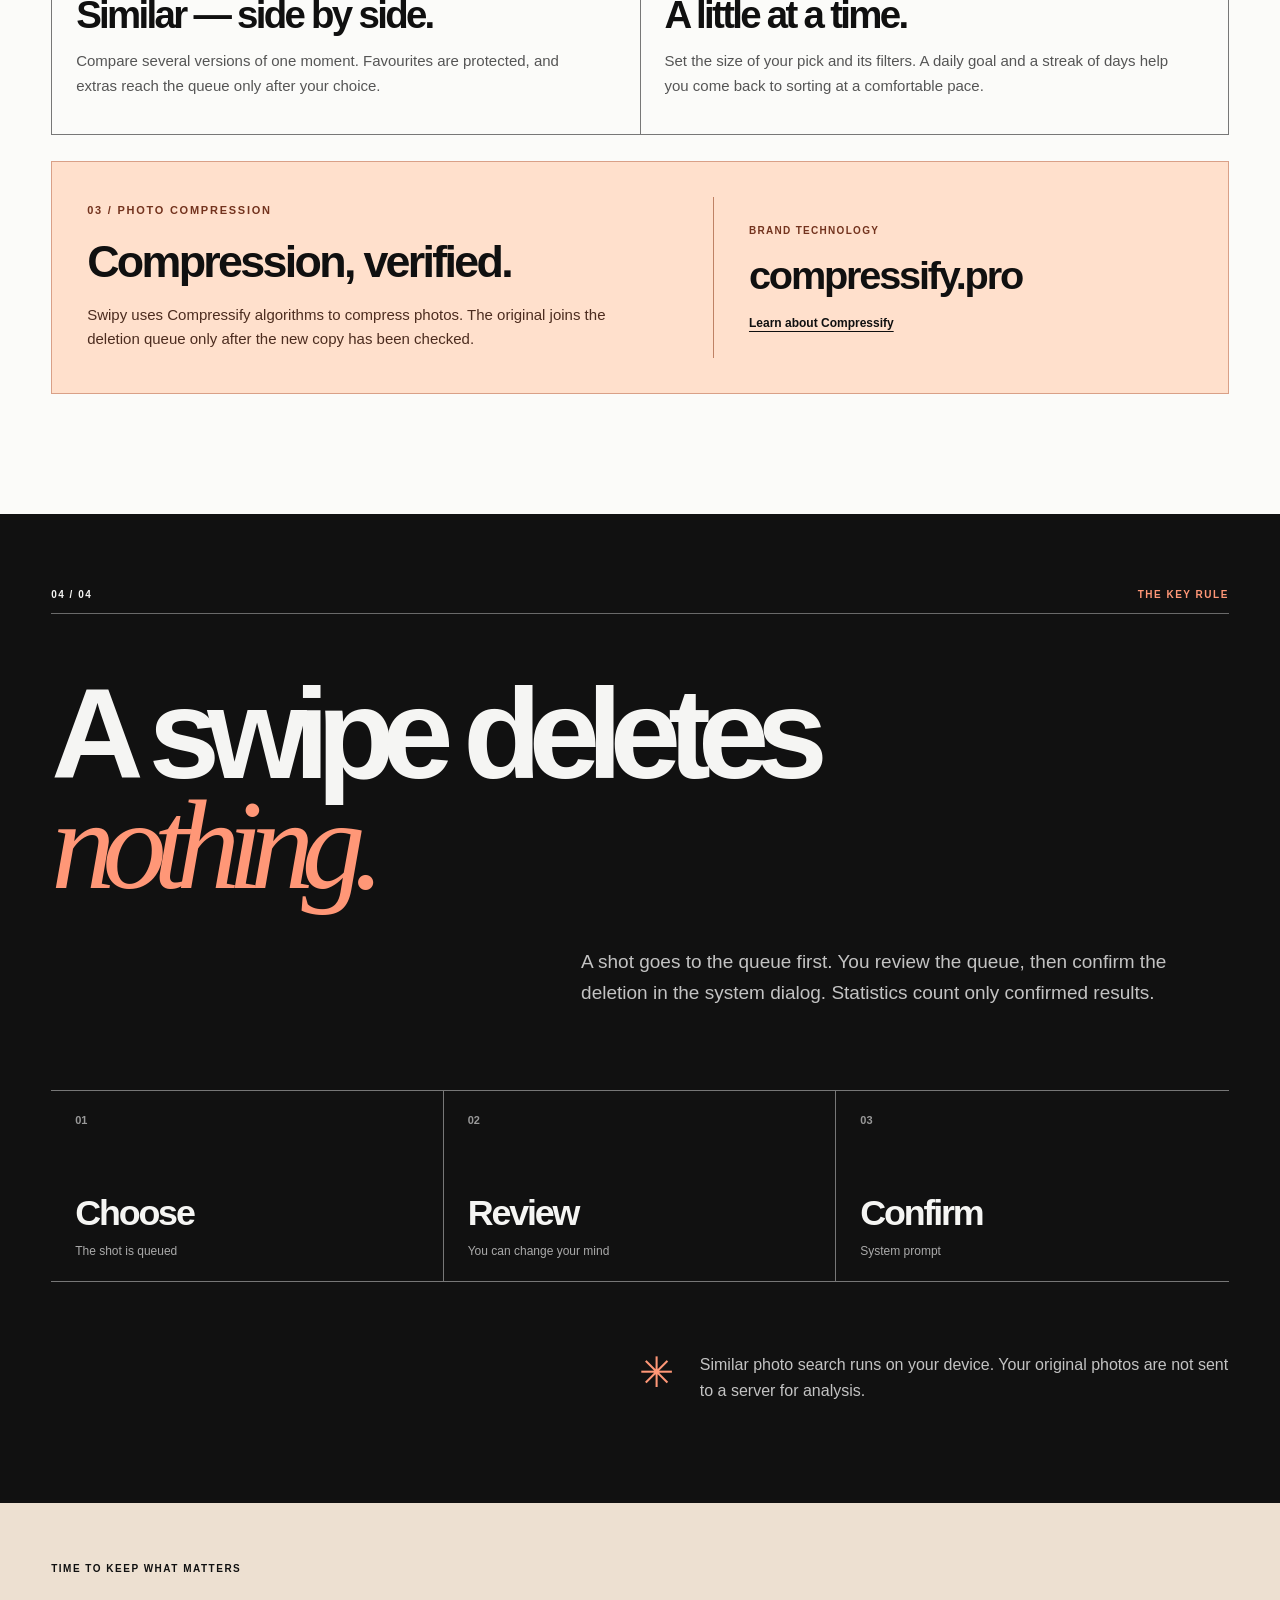
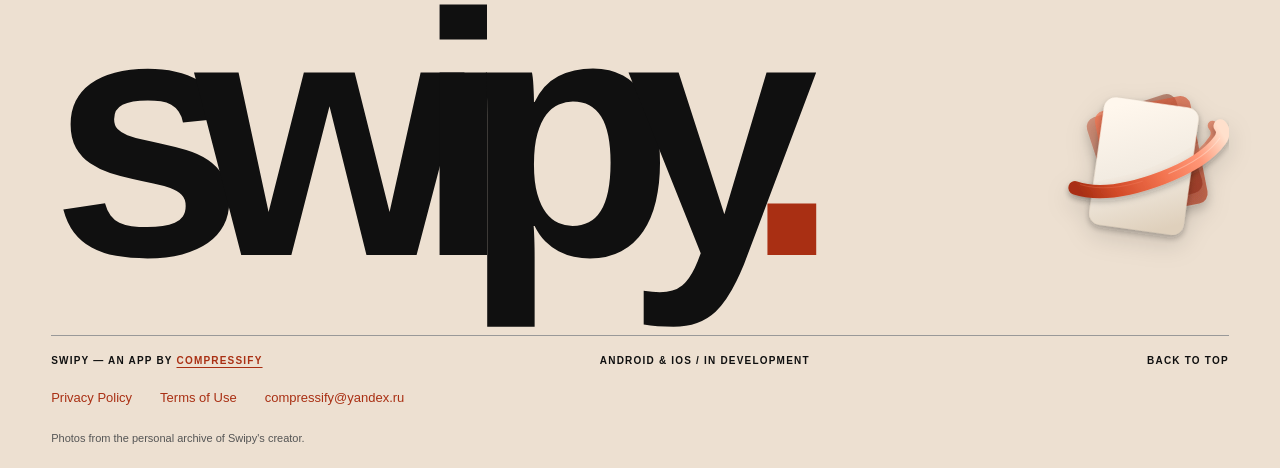
==== commit 3648e32d: "Drop the registered trademark sign from the landing" ====
--- a/en/index.html
+++ b/en/index.html
@@ -71,7 +71,7 @@
         </div>
         <div class="hero-side" aria-hidden="true">SORT / BROWSE / CHOOSE</div>
       </div>
-      <div class="hero-bottom"><span>SWIPY®</span><span>YOUR GALLERY. YOUR RULES.</span><span>SCROLL DOWN</span></div>
+      <div class="hero-bottom"><span>SWIPY</span><span>YOUR GALLERY. YOUR RULES.</span><span>SCROLL DOWN</span></div>
     </section>
 
     <section class="contact-section" aria-labelledby="contact-title">
